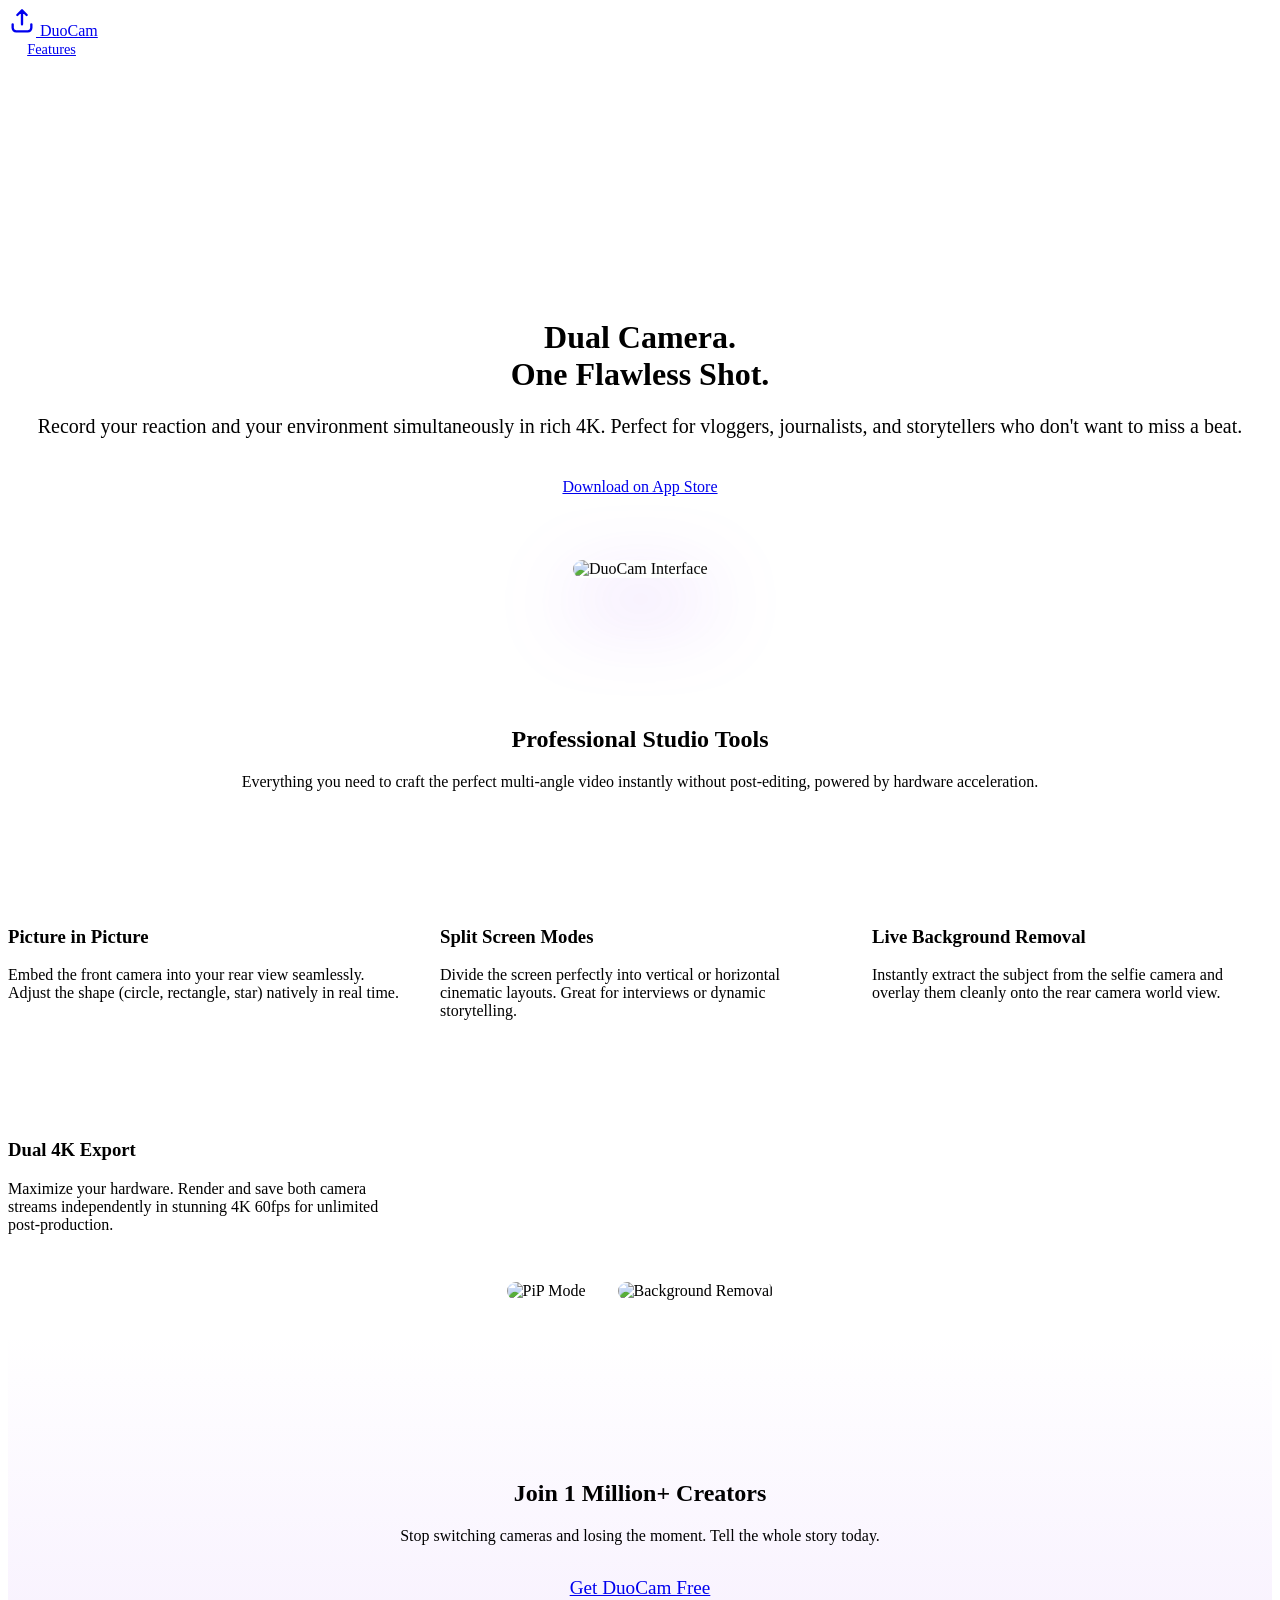
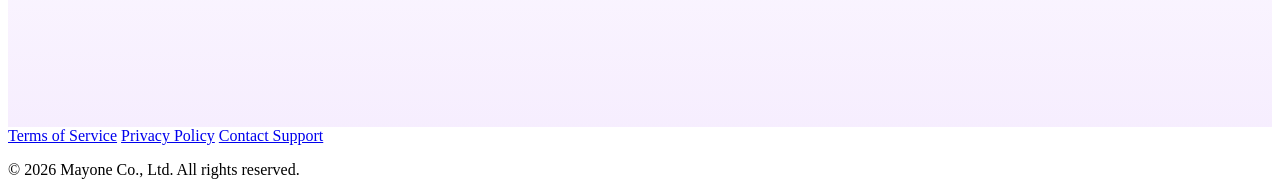
==== index.html @ 9bd3e775 "Add files via upload" ====
<!DOCTYPE html>
<html lang="en">
<head>
    <meta charset="UTF-8">
    <meta name="viewport" content="width=device-width, initial-scale=1.0">
    <title>DuoCam App - Record Dual 4K Video</title>
    <meta name="description" content="Unleash your creativity. Record from both front and rear cameras perfectly blended in real-time with DuoCam.">
    <link rel="stylesheet" href="css/style.css">
    <script src="js/main.js" defer></script>
    <style>
        .hero {
            position: relative;
            padding-top: 15rem;
            padding-bottom: 8rem;
            text-align: center;
            overflow: hidden;
        }
        .hero-image {
            margin-top: 4rem;
            max-width: 320px;
            border-radius: 40px;
            box-shadow: 0 30px 80px rgba(168, 85, 247, 0.4);
            transform: perspective(1000px) rotateX(10deg);
            transition: var(--transition);
        }
        .hero-image:hover { transform: perspective(1000px) rotateX(0deg) translateY(-10px); }
        .hero-subtitle { margin: 0 auto; margin-bottom: 2.5rem; font-size: 1.25rem; }
        
        .features-grid {
            display: grid;
            grid-template-columns: repeat(auto-fit, minmax(300px, 1fr));
            gap: 2rem;
            margin-top: 4rem;
        }
        .feature-icon {
            font-size: 2.5rem;
            background: linear-gradient(135deg, var(--accent-purple), var(--accent-blue));
            -webkit-background-clip: text;
            -webkit-text-fill-color: transparent;
            margin-bottom: 1.5rem;
        }
        
        .cta-section {
            text-align: center;
            padding: 8rem 0;
            background: linear-gradient(to top, rgba(168,85,247,0.1), transparent);
        }
    </style>
</head>
<body>

    <!-- Ambient Lighting Effects -->
    <div class="ambient-glow glow-1"></div>
    <div class="ambient-glow glow-2"></div>

    <!-- Navigation -->
    <nav class="container">
        <a href="index.html" class="logo">
            <svg width="28" height="28" viewBox="0 0 24 24" fill="none" xmlns="http://www.w3.org/2000/svg">
                <path d="M4 14V17C4 18.6569 5.34315 20 7 20H17C18.6569 20 20 18.6569 20 17V14M16 6L12 2M12 2L8 6M12 2V14" stroke="currentColor" stroke-width="2" stroke-linecap="round" stroke-linejoin="round"/>
            </svg>
            DuoCam
        </a>
        <div class="nav-links">
            <a href="#features" class="btn btn-secondary" style="padding: 0.6rem 1.2rem; font-size: 0.9rem;">Features</a>
        </div>
    </nav>

    <!-- Hero Section -->
    <header class="hero">
        <div class="container reveal">
            <h1>Dual Camera.<br>One Flawless Shot.</h1>
            <p class="hero-subtitle">Record your reaction and your environment simultaneously in rich 4K. Perfect for vloggers, journalists, and storytellers who don't want to miss a beat.</p>
            <div style="display: flex; gap: 1rem; justify-content: center;">
                <a href="#" class="btn btn-primary">Download on App Store</a>
            </div>
            
            <img src="../screenshots/en/01_1M_downloads.png" alt="DuoCam Interface" class="hero-image reveal" style="transition-delay: 0.3s;">
        </div>
    </header>

    <!-- Features Section -->
    <section id="features" class="container">
        <div style="text-align: center;" class="reveal">
            <h2>Professional Studio Tools</h2>
            <p style="margin: 0 auto;">Everything you need to craft the perfect multi-angle video instantly without post-editing, powered by hardware acceleration.</p>
        </div>
        
        <div class="features-grid">
            <div class="glass-card reveal" style="transition-delay: 0.1s;">
                <div class="feature-icon">▣</div>
                <h3>Picture in Picture</h3>
                <p>Embed the front camera into your rear view seamlessly. Adjust the shape (circle, rectangle, star) natively in real time.</p>
            </div>
            <div class="glass-card reveal" style="transition-delay: 0.2s;">
                <div class="feature-icon">◫</div>
                <h3>Split Screen Modes</h3>
                <p>Divide the screen perfectly into vertical or horizontal cinematic layouts. Great for interviews or dynamic storytelling.</p>
            </div>
            <div class="glass-card reveal" style="transition-delay: 0.3s;">
                <div class="feature-icon">👤</div>
                <h3>Live Background Removal</h3>
                <p>Instantly extract the subject from the selfie camera and overlay them cleanly onto the rear camera world view.</p>
            </div>
            <div class="glass-card reveal" style="transition-delay: 0.4s;">
                <div class="feature-icon">⚡️</div>
                <h3>Dual 4K Export</h3>
                <p>Maximize your hardware. Render and save both camera streams independently in stunning 4K 60fps for unlimited post-production.</p>
            </div>
        </div>
    </section>

    <!-- Visual Divider / Screenshot Showcase -->
    <section style="padding: 0;" class="reveal">
        <div style="display: flex; gap: 2rem; overflow-x: auto; padding: 2rem; justify-content: center;">
            <img src="../screenshots/en/02_pip_mode.png" alt="PiP Mode" style="max-height: 500px; border-radius: 20px; border: 1px solid var(--glass-border);">
            <img src="../screenshots/en/05_background_removal.png" alt="Background Removal" style="max-height: 500px; border-radius: 20px; border: 1px solid var(--glass-border);">
        </div>
    </section>

    <!-- Call To Action -->
    <section class="cta-section reveal">
        <div class="container">
            <h2>Join 1 Million+ Creators</h2>
            <p style="margin: 0 auto 2rem auto;">Stop switching cameras and losing the moment. Tell the whole story today.</p>
            <a href="#" class="btn btn-primary" style="font-size: 1.2rem; padding: 1.2rem 2.5rem;">Get DuoCam Free</a>
        </div>
    </section>

    <!-- Footer -->
    <footer>
        <div class="container">
            <div class="footer-links">
                <a href="terms.html">Terms of Service</a>
                <a href="privacy.html">Privacy Policy</a>
                <a href="mailto:support@mayone.com">Contact Support</a>
            </div>
            <p class="copyright">&copy; 2026 Mayone Co., Ltd. All rights reserved.</p>
        </div>
    </footer>

</body>
</html>
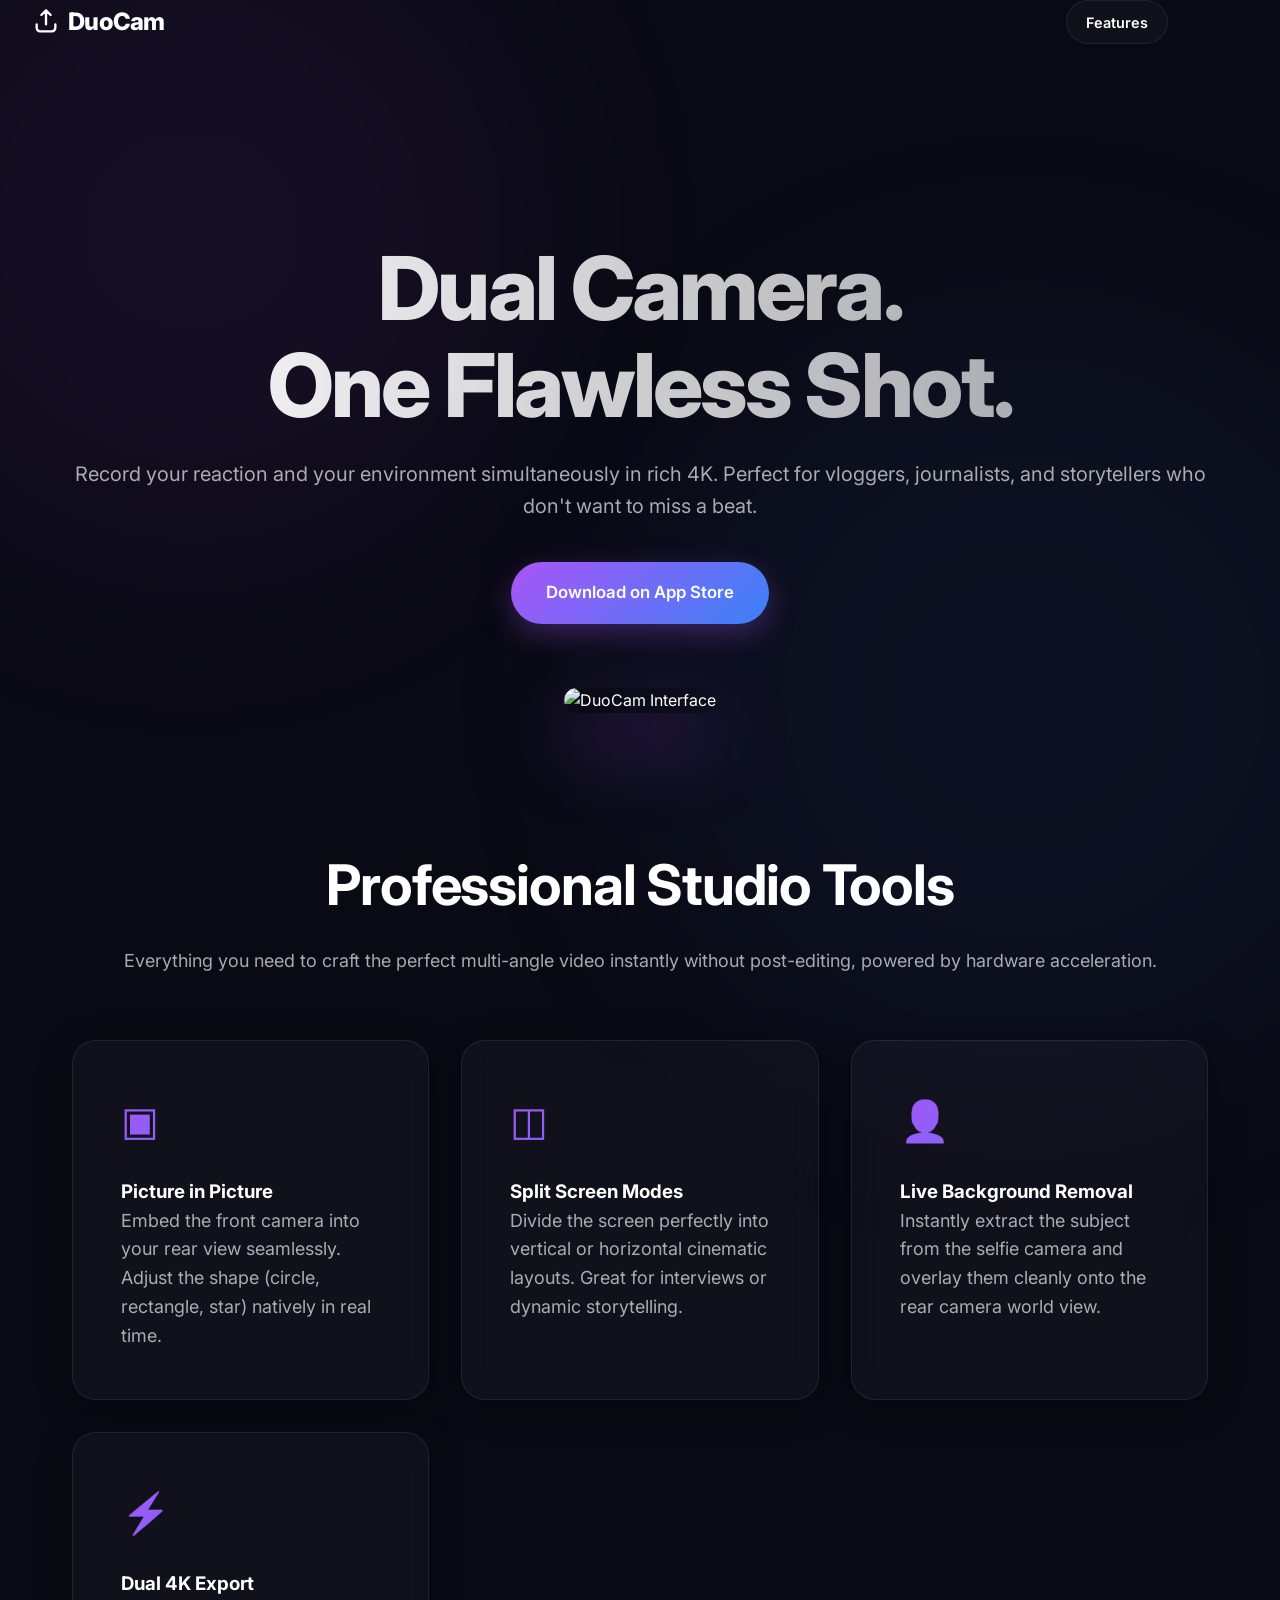
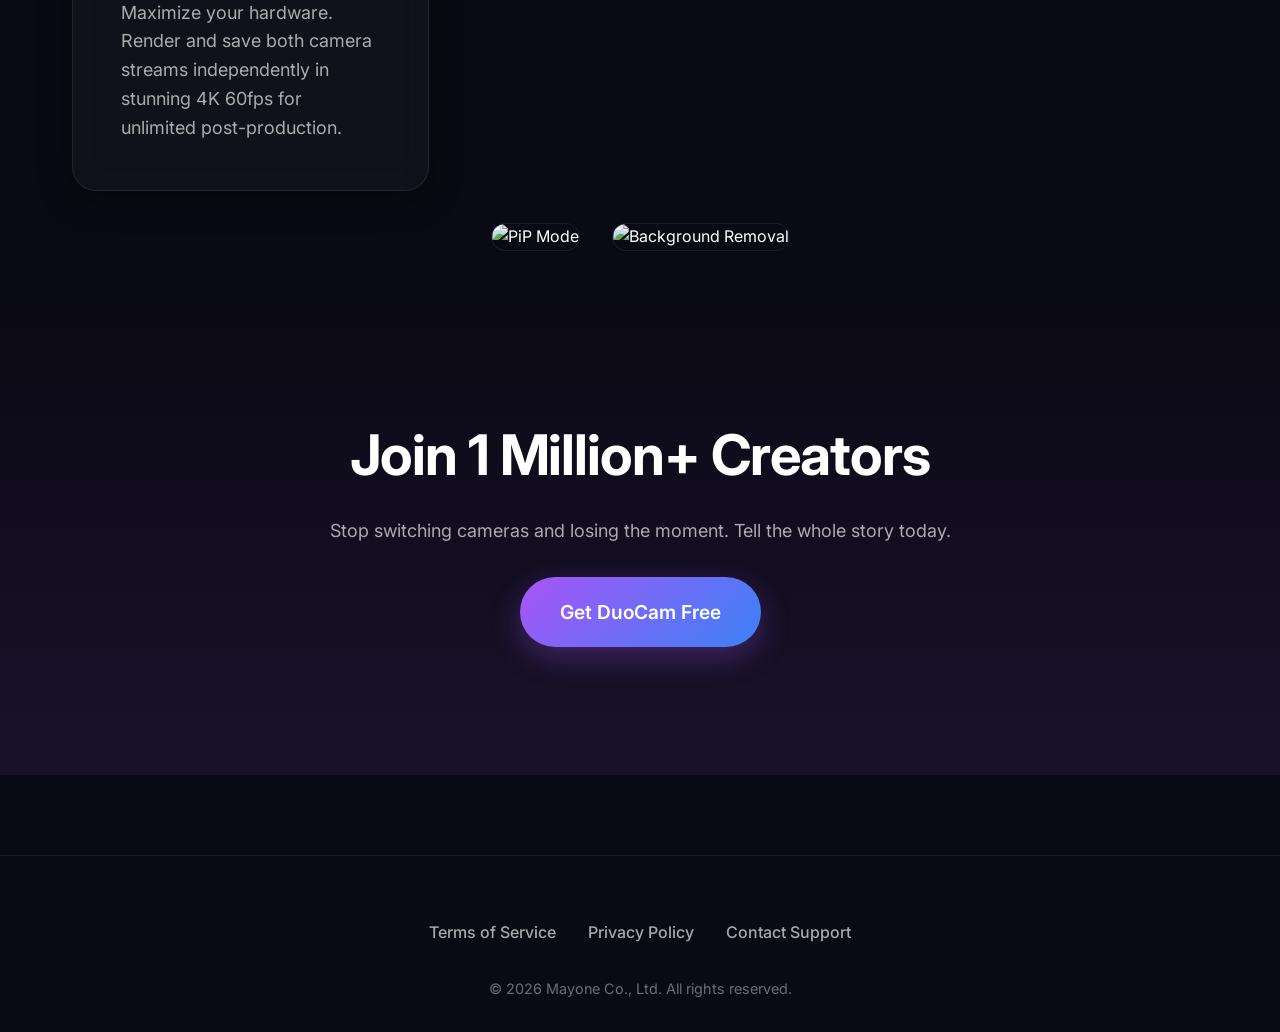
==== commit 92ddc086: "a" ====
--- a/index.html
+++ b/index.html
@@ -5,8 +5,8 @@
     <meta name="viewport" content="width=device-width, initial-scale=1.0">
     <title>DuoCam App - Record Dual 4K Video</title>
     <meta name="description" content="Unleash your creativity. Record from both front and rear cameras perfectly blended in real-time with DuoCam.">
-    <link rel="stylesheet" href="css/style.css">
-    <script src="js/main.js" defer></script>
+    <link rel="stylesheet" href="style.css">
+    <script src="main.js" defer></script>
     <style>
         .hero {
             position: relative;
--- a/style.css
+++ b/style.css
@@ -0,0 +1,243 @@
+@import url('https://fonts.googleapis.com/css2?family=Inter:wght@400;500;600;700;800&display=swap');
+
+:root {
+  --bg-primary: #0A0A14;
+  --bg-secondary: #131221;
+  --text-primary: #FFFFFF;
+  --text-secondary: rgba(255, 255, 255, 0.65);
+  --accent-purple: rgb(168, 85, 247);
+  --accent-blue: rgb(59, 130, 246);
+  --accent-yellow: #FFDE00;
+  
+  --glass-bg: rgba(255, 255, 255, 0.03);
+  --glass-border: rgba(255, 255, 255, 0.08);
+  --glass-shadow: 0 8px 32px 0 rgba(0, 0, 0, 0.37);
+  
+  --font-main: 'Inter', -apple-system, BlinkMacSystemFont, sans-serif;
+  --transition: all 0.4s cubic-bezier(0.16, 1, 0.3, 1);
+}
+
+* {
+  margin: 0;
+  padding: 0;
+  box-sizing: border-box;
+}
+
+body {
+  font-family: var(--font-main);
+  background-color: var(--bg-primary);
+  color: var(--text-primary);
+  line-height: 1.6;
+  overflow-x: hidden;
+  -webkit-font-smoothing: antialiased;
+}
+
+/* Typography */
+h1 {
+  font-size: clamp(3rem, 8vw, 5.5rem);
+  font-weight: 800;
+  line-height: 1.1;
+  letter-spacing: -0.03em;
+  background: linear-gradient(to right, #ffffff, rgba(255,255,255,0.6));
+  -webkit-background-clip: text;
+  -webkit-text-fill-color: transparent;
+  margin-bottom: 1.5rem;
+}
+
+h2 {
+  font-size: clamp(2rem, 5vw, 3.5rem);
+  font-weight: 700;
+  letter-spacing: -0.02em;
+  margin-bottom: 1rem;
+}
+
+p {
+  font-size: 1.125rem;
+  color: var(--text-secondary);
+}
+
+/* Utility Animations */
+.reveal {
+  opacity: 0;
+  transform: translateY(40px);
+  transition: var(--transition);
+}
+
+.reveal.active {
+  opacity: 1;
+  transform: translateY(0);
+}
+
+/* Background Ambient Glows */
+.ambient-glow {
+  position: fixed;
+  border-radius: 50%;
+  filter: blur(120px);
+  z-index: -1;
+  opacity: 0.5;
+  animation: pulse 8s infinite alternate;
+}
+.glow-1 { top: -10%; left: -10%; width: 50vw; height: 50vw; background: rgba(168, 85, 247, 0.15); }
+.glow-2 { bottom: -20%; right: -10%; width: 60vw; height: 60vw; background: rgba(59, 130, 246, 0.12); }
+
+@keyframes pulse {
+  0% { transform: scale(1) translate(0, 0); }
+  100% { transform: scale(1.1) translate(2%, -2%); }
+}
+
+/* Generic Layout */
+.container {
+  max-width: 1200px;
+  margin: 0 auto;
+  padding: 0 2rem;
+}
+
+section {
+  padding: 8rem 0;
+}
+
+/* Navigation */
+nav {
+  padding: 1.5rem 0;
+  display: flex;
+  justify-content: space-between;
+  align-items: center;
+  position: absolute;
+  top: 0;
+  width: 100%;
+  z-index: 100;
+}
+.logo { 
+    font-size: 1.5rem; 
+    font-weight: 800; 
+    letter-spacing: -0.03em; 
+    display: flex;
+    align-items: center;
+    gap: 0.5rem;
+    text-decoration: none;
+    color: white;
+}
+
+/* Buttons */
+.btn {
+  display: inline-flex;
+  align-items: center;
+  justify-content: center;
+  padding: 1.1rem 2.2rem;
+  border-radius: 100px;
+  font-weight: 600;
+  text-decoration: none;
+  transition: var(--transition);
+  cursor: pointer;
+  border: none;
+  font-size: 1.05rem;
+}
+
+.btn-primary {
+  background: linear-gradient(135deg, var(--accent-purple), var(--accent-blue));
+  color: white;
+  box-shadow: 0 10px 30px rgba(168, 85, 247, 0.3);
+}
+
+.btn-primary:hover {
+  transform: translateY(-3px);
+  box-shadow: 0 15px 40px rgba(59, 130, 246, 0.4);
+}
+
+.btn-secondary {
+    background: var(--glass-bg);
+    border: 1px solid var(--glass-border);
+    color: white;
+    backdrop-filter: blur(10px);
+}
+
+.btn-secondary:hover {
+    background: rgba(255,255,255,0.1);
+    transform: translateY(-3px);
+}
+
+/* Glassmorphism Cards */
+.glass-card {
+  background: var(--glass-bg);
+  backdrop-filter: blur(16px);
+  -webkit-backdrop-filter: blur(16px);
+  border: 1px solid var(--glass-border);
+  border-radius: 24px;
+  padding: 3rem;
+  box-shadow: var(--glass-shadow);
+  transition: var(--transition);
+}
+.glass-card:hover {
+  transform: translateY(-5px);
+  border-color: rgba(255, 255, 255, 0.15);
+  background: rgba(255, 255, 255, 0.05);
+}
+
+/* Footer */
+footer {
+  margin-top: 5rem;
+  padding: 4rem 0 2rem;
+  border-top: 1px solid var(--glass-border);
+  text-align: center;
+}
+.footer-links {
+    display: flex;
+    justify-content: center;
+    gap: 2rem;
+    margin-bottom: 2rem;
+}
+footer a {
+  color: var(--text-secondary);
+  text-decoration: none;
+  transition: var(--transition);
+  font-weight: 500;
+}
+footer a:hover {
+  color: var(--text-primary);
+}
+.copyright {
+    font-size: 0.9rem;
+    color: rgba(255,255,255,0.4);
+}
+
+/* Document Pages (Terms & Privacy) */
+.doc-page {
+  padding-top: 10rem;
+  padding-bottom: 5rem;
+}
+.doc-content {
+  background: var(--glass-bg);
+  border: 1px solid var(--glass-border);
+  border-radius: 24px;
+  padding: 4rem;
+  backdrop-filter: blur(20px);
+}
+.doc-header { text-align: center; margin-bottom: 4rem; }
+.doc-header p { margin: 0 auto; }
+.doc-content h2 { font-size: 1.8rem; margin-top: 3rem; margin-bottom: 1rem; color: white; }
+.doc-content h3 { font-size: 1.3rem; margin-top: 2rem; margin-bottom: 0.5rem; color: var(--accent-purple); }
+.doc-content p, .doc-content li { margin-bottom: 1.2rem; color: rgba(255,255,255,0.75); }
+.doc-content ul { margin-left: 1.5rem; margin-bottom: 1.5rem; }
+.doc-content strong { color: white; }
+.doc-content a { color: var(--accent-blue); text-decoration: none; }
+
+.back-link {
+    display: inline-flex;
+    align-items: center;
+    gap: 0.5rem;
+    margin-bottom: 2rem;
+    color: var(--text-secondary);
+    text-decoration: none;
+    font-weight: 500;
+    transition: var(--transition);
+}
+.back-link:hover { 
+    color: white; 
+    transform: translateX(-5px);
+}
+
+/* Responsive */
+@media (max-width: 768px) {
+    .doc-content { padding: 2rem; }
+    section { padding: 5rem 0; }
+}
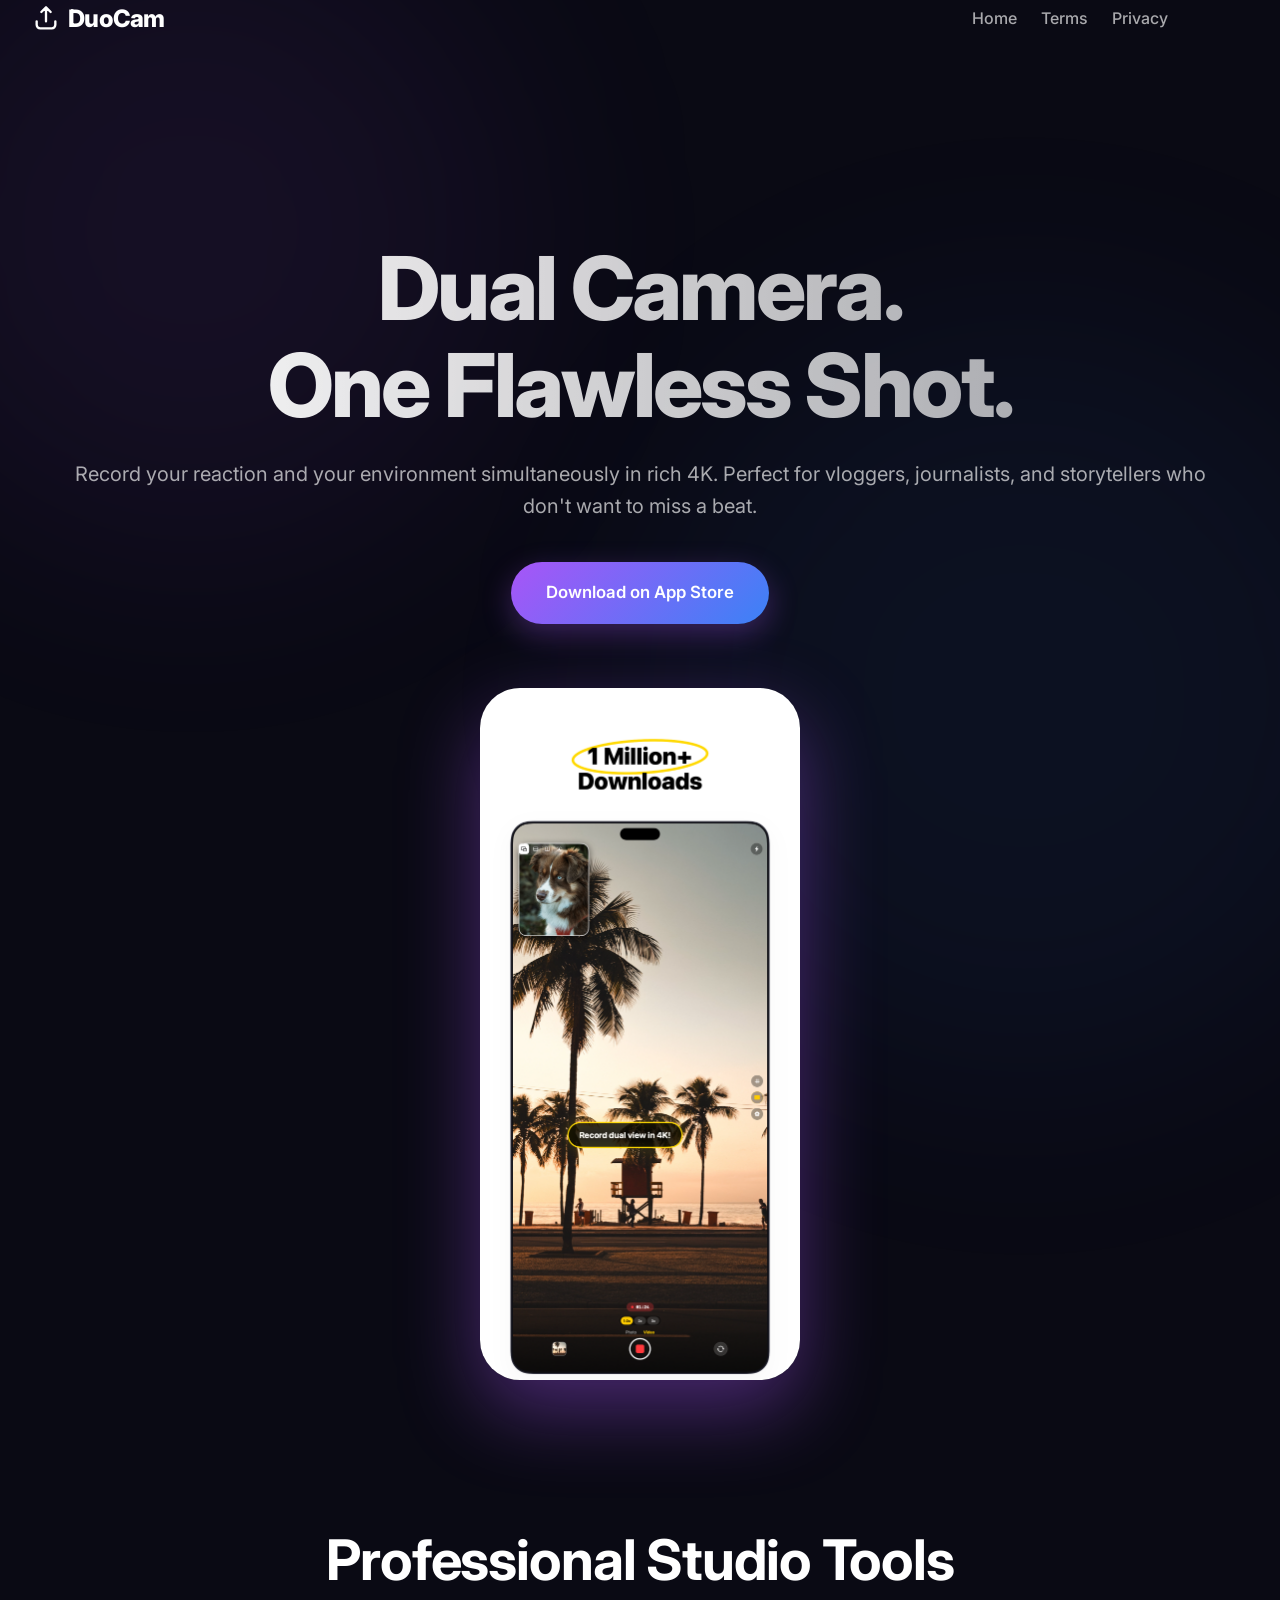
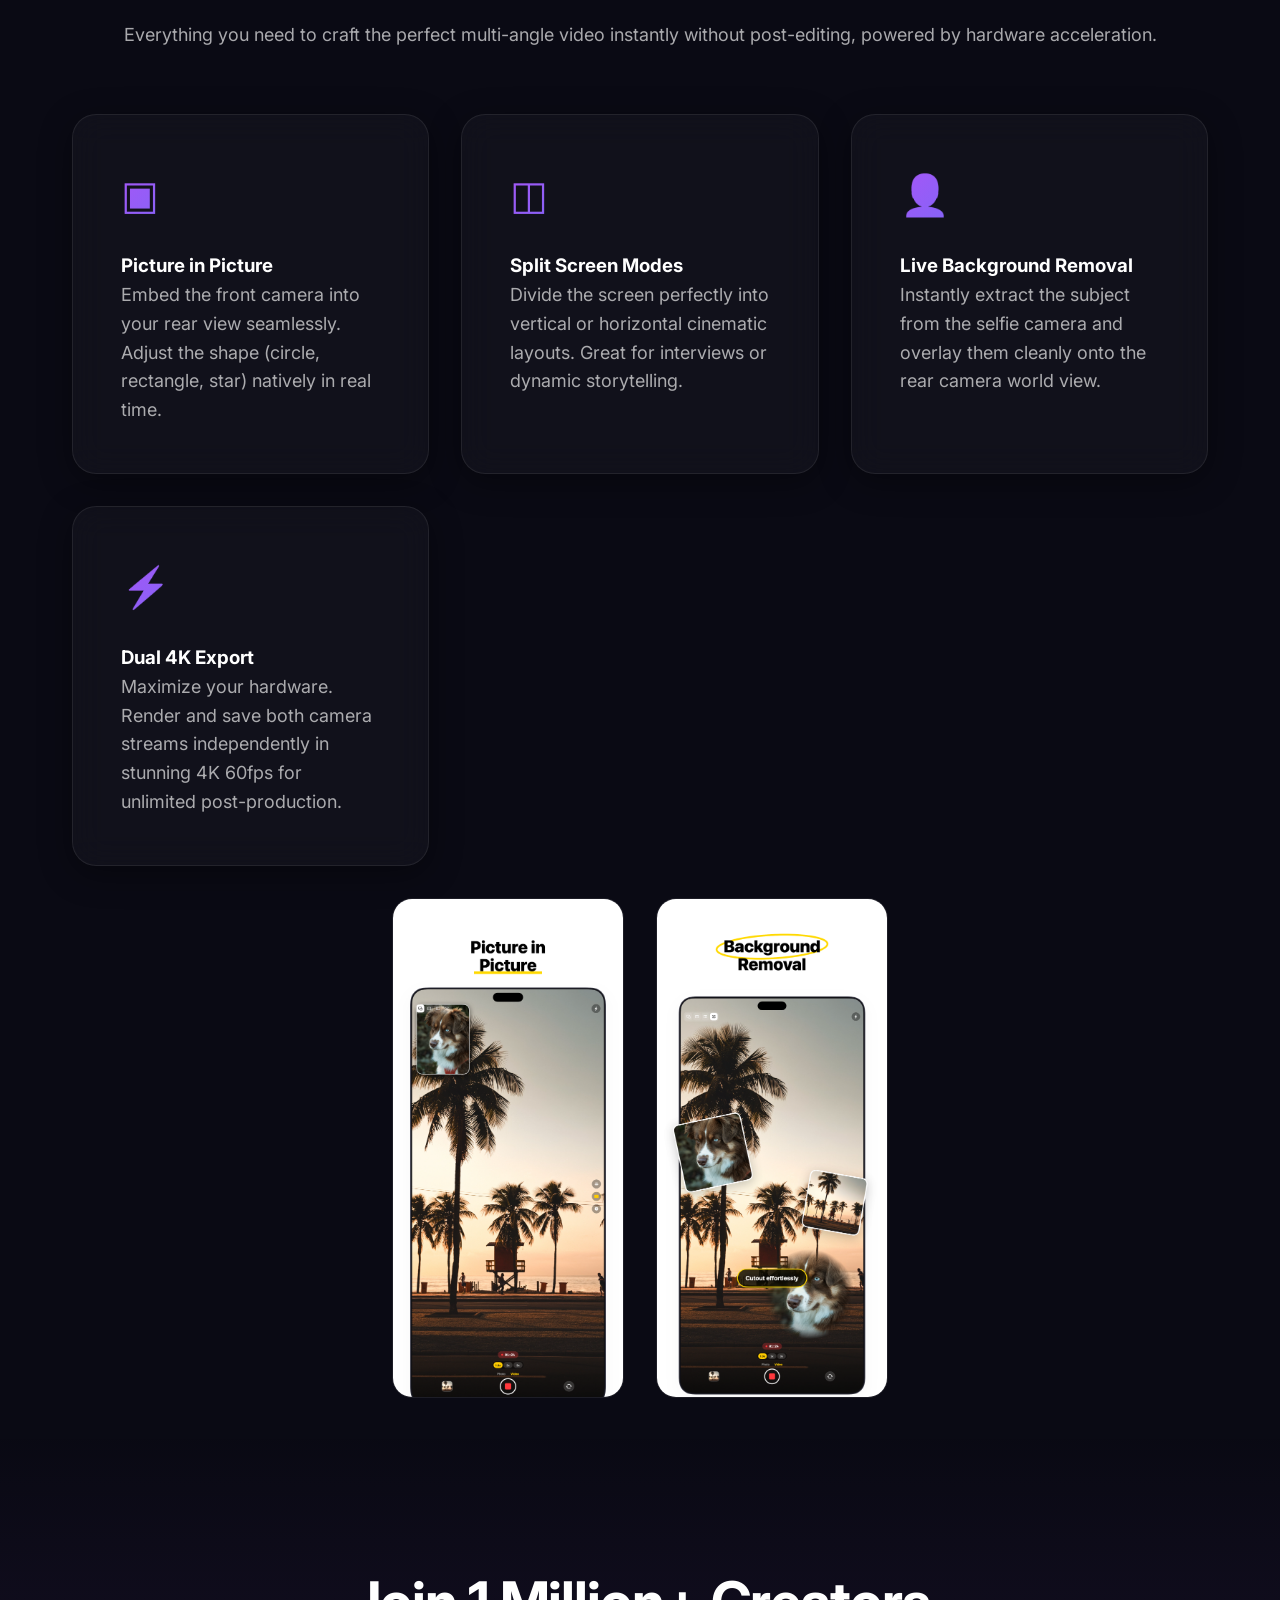
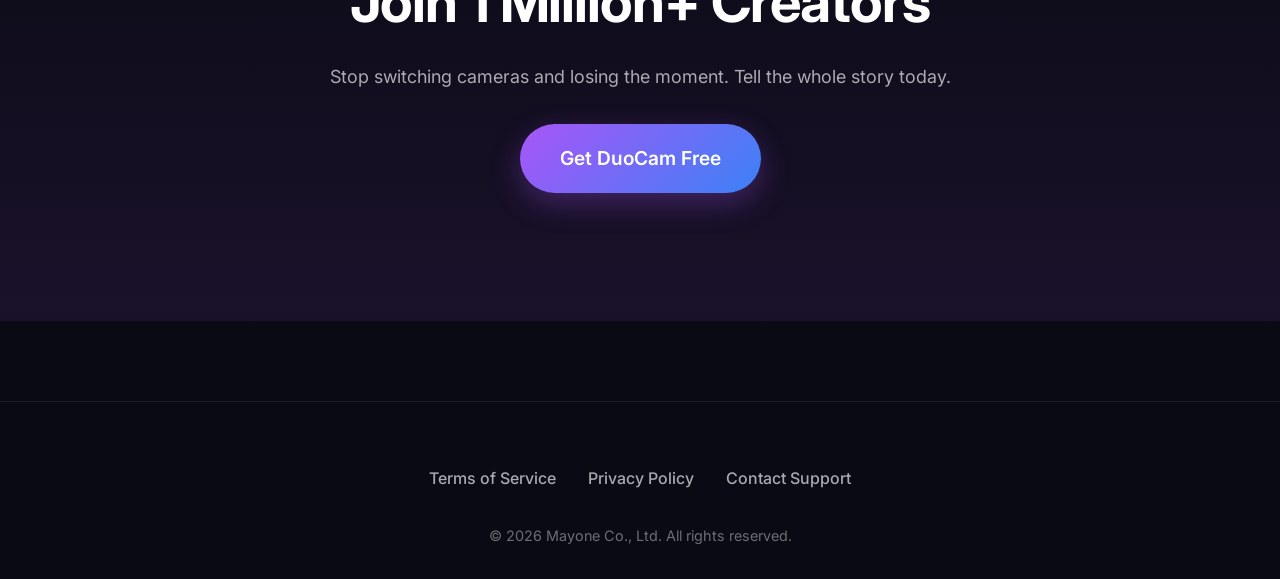
==== commit 7ea41b88: "update" ====
--- a/index.html
+++ b/index.html
@@ -62,7 +62,9 @@
             DuoCam
         </a>
         <div class="nav-links">
-            <a href="#features" class="btn btn-secondary" style="padding: 0.6rem 1.2rem; font-size: 0.9rem;">Features</a>
+            <a href="index.html" class="nav-link">Home</a>
+            <a href="terms.html" class="nav-link">Terms</a>
+            <a href="privacy.html" class="nav-link">Privacy</a>
         </div>
     </nav>
 
@@ -75,7 +77,7 @@
                 <a href="#" class="btn btn-primary">Download on App Store</a>
             </div>
             
-            <img src="../screenshots/en/01_1M_downloads.png" alt="DuoCam Interface" class="hero-image reveal" style="transition-delay: 0.3s;">
+            <img src="assets/01_1M_downloads.png" alt="DuoCam Interface" class="hero-image reveal" style="transition-delay: 0.3s;">
         </div>
     </header>
 
@@ -113,8 +115,8 @@
     <!-- Visual Divider / Screenshot Showcase -->
     <section style="padding: 0;" class="reveal">
         <div style="display: flex; gap: 2rem; overflow-x: auto; padding: 2rem; justify-content: center;">
-            <img src="../screenshots/en/02_pip_mode.png" alt="PiP Mode" style="max-height: 500px; border-radius: 20px; border: 1px solid var(--glass-border);">
-            <img src="../screenshots/en/05_background_removal.png" alt="Background Removal" style="max-height: 500px; border-radius: 20px; border: 1px solid var(--glass-border);">
+            <img src="assets/02_pip_mode.png" alt="PiP Mode" style="max-height: 500px; border-radius: 20px; border: 1px solid var(--glass-border);">
+            <img src="assets/05_background_removal.png" alt="Background Removal" style="max-height: 500px; border-radius: 20px; border: 1px solid var(--glass-border);">
         </div>
     </section>
 
@@ -133,7 +135,7 @@
             <div class="footer-links">
                 <a href="terms.html">Terms of Service</a>
                 <a href="privacy.html">Privacy Policy</a>
-                <a href="mailto:support@mayone.com">Contact Support</a>
+                <a href="mailto:mayoneltd2026@gmail.com">Contact Support</a>
             </div>
             <p class="copyright">&copy; 2026 Mayone Co., Ltd. All rights reserved.</p>
         </div>
--- a/style.css
+++ b/style.css
@@ -117,6 +117,20 @@
     text-decoration: none;
     color: white;
 }
+.nav-links {
+    display: flex;
+    gap: 1.5rem;
+    align-items: center;
+}
+.nav-link {
+    color: var(--text-secondary);
+    text-decoration: none;
+    font-weight: 500;
+    transition: var(--transition);
+}
+.nav-link:hover {
+    color: white;
+}
 
 /* Buttons */
 .btn {
